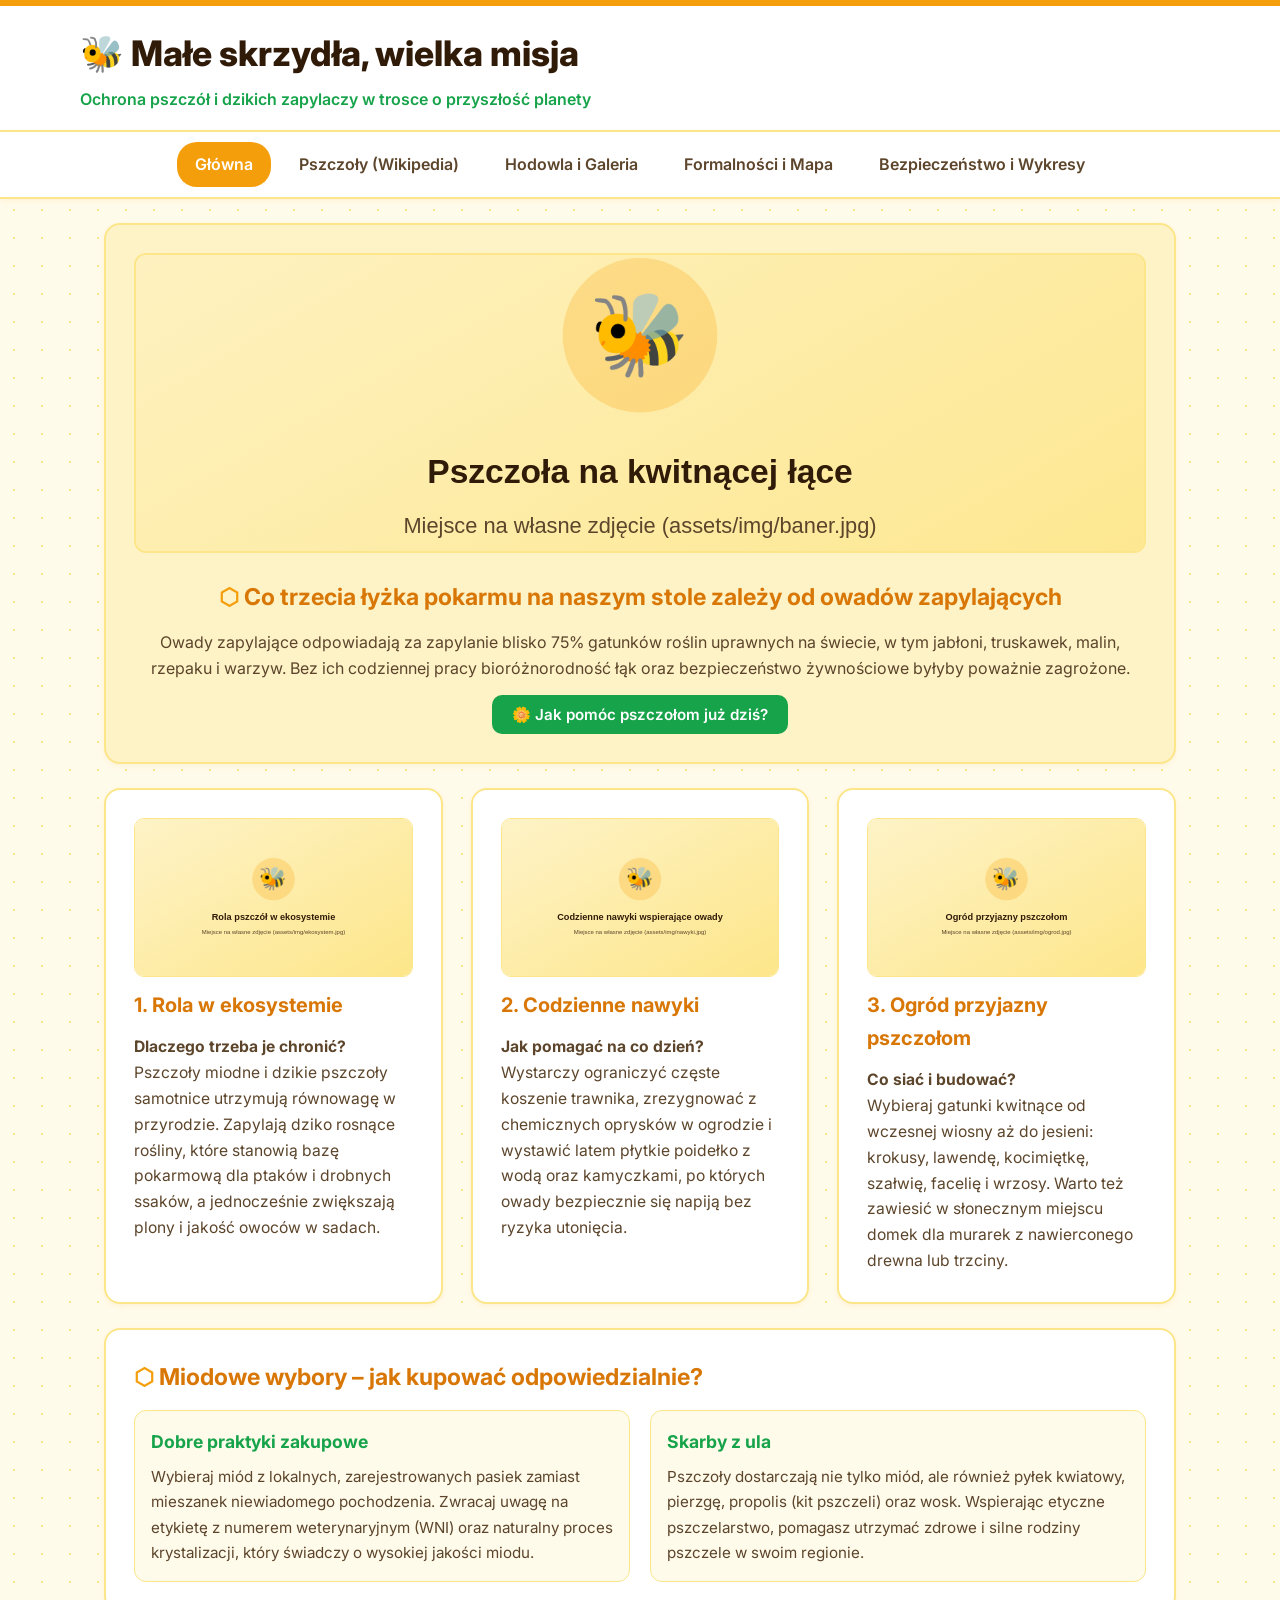
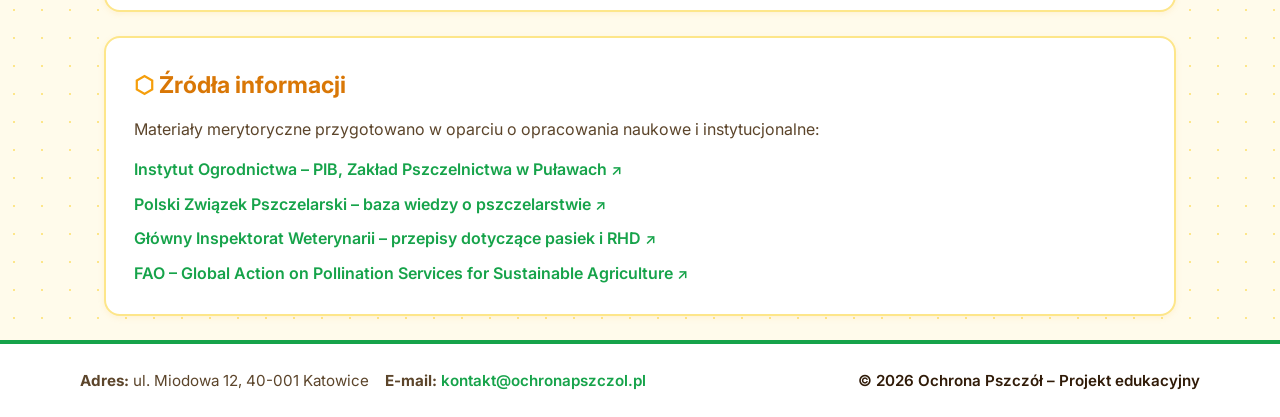
==== index.html @ 2b0b65a5 "Add files via upload" ====
<!DOCTYPE html>
<html lang="pl">
<head>
    <meta charset="UTF-8">
    <meta name="viewport" content="width=device-width, initial-scale=1.0">
    <meta name="author" content="Jakub Płuciennik">
    <meta name="description" content="Serwis edukacyjny o ochronie pszczół, zapylaczach, pasiekach i ekologii.">
    <meta name="keywords" content="ochrona pszczół, pszczoły, zapylacze, pasieka, ekologia, rośliny miododajne">
    <title>Ochrona Pszczół – Małe skrzydła, wielka misja</title>

    <link rel="preconnect" href="https://fonts.googleapis.com">
    <link rel="preconnect" href="https://fonts.gstatic.com" crossorigin>
    <link href="https://fonts.googleapis.com/css2?family=Inter:wght@400;600;700;800&display=swap" rel="stylesheet">
    <link rel="stylesheet" href="style.css">
</head>
<body>

    <header>
        <div class="content">
            <div class="brand">
                <a href="index.html" class="logo">🐝 Małe skrzydła, wielka misja</a>
                <p class="slogan">Ochrona pszczół i dzikich zapylaczy w trosce o przyszłość planety</p>
            </div>

            <button id="menu-toggle" aria-label="Otwórz lub zamknij menu">
                <span class="bar"></span>
                <span class="bar"></span>
                <span class="bar"></span>
            </button>
        </div>
    </header>

    <nav>
        <ul id="nav-list">
            <li><a href="index.html" class="nav-link active">Główna</a></li>
            <li><a href="site1.html" class="nav-link">Pszczoły (Wikipedia)</a></li>
            <li><a href="site2.html" class="nav-link">Hodowla i Galeria</a></li>
            <li><a href="site3.html" class="nav-link">Formalności i Mapa</a></li>
            <li><a href="site4.html" class="nav-link">Bezpieczeństwo i Wykresy</a></li>
        </ul>
    </nav>

    <div class="wrapper">
        <section class="card card-highlight">
            <img src="assets/img/baner.jpg" alt="Pszczoła na kwitnącej łące" class="baner-img">
            <h1 class="sekcja-tytul">Co trzecia łyżka pokarmu na naszym stole zależy od owadów zapylających</h1>
            <p class="sekcja-opis">
                Owady zapylające odpowiadają za zapylanie blisko 75% gatunków roślin uprawnych na świecie, w tym jabłoni, truskawek, malin, rzepaku i warzyw. Bez ich codziennej pracy bioróżnorodność łąk oraz bezpieczeństwo żywnościowe byłyby poważnie zagrożone.
            </p>
            <button id="otworzModal" class="btn btn-eco">🌼 Jak pomóc pszczołom już dziś?</button>
        </section>

        <main class="kolumny">
            <section class="card kolumna">
                <img src="assets/img/ekosystem.jpg" alt="Rola pszczół w ekosystemie">
                <h2>1. Rola w ekosystemie</h2>
                <p>
                    <strong>Dlaczego trzeba je chronić?</strong><br>
                    Pszczoły miodne i dzikie pszczoły samotnice utrzymują równowagę w przyrodzie. Zapylają dziko rosnące rośliny, które stanowią bazę pokarmową dla ptaków i drobnych ssaków, a jednocześnie zwiększają plony i jakość owoców w sadach.
                </p>
            </section>

            <section class="card kolumna">
                <img src="assets/img/nawyki.jpg" alt="Codzienne nawyki wspierające owady">
                <h2>2. Codzienne nawyki</h2>
                <p>
                    <strong>Jak pomagać na co dzień?</strong><br>
                    Wystarczy ograniczyć częste koszenie trawnika, zrezygnować z chemicznych oprysków w ogrodzie i wystawić latem płytkie poidełko z wodą oraz kamyczkami, po których owady bezpiecznie się napiją bez ryzyka utonięcia.
                </p>
            </section>

            <section class="card kolumna">
                <img src="assets/img/ogrod.jpg" alt="Ogród przyjazny pszczołom">
                <h2>3. Ogród przyjazny pszczołom</h2>
                <p>
                    <strong>Co siać i budować?</strong><br>
                    Wybieraj gatunki kwitnące od wczesnej wiosny aż do jesieni: krokusy, lawendę, kocimiętkę, szałwię, facelię i wrzosy. Warto też zawiesić w słonecznym miejscu domek dla murarek z nawierconego drewna lub trzciny.
                </p>
            </section>
        </main>

        <section class="card">
            <h2 class="sekcja-tytul">Miodowe wybory – jak kupować odpowiedzialnie?</h2>
            <div class="flex-sekcje">
                <div>
                    <h3>Dobre praktyki zakupowe</h3>
                    <p>
                        Wybieraj miód z lokalnych, zarejestrowanych pasiek zamiast mieszanek niewiadomego pochodzenia. Zwracaj uwagę na etykietę z numerem weterynaryjnym (WNI) oraz naturalny proces krystalizacji, który świadczy o wysokiej jakości miodu.
                    </p>
                </div>
                <div>
                    <h3>Skarby z ula</h3>
                    <p>
                        Pszczoły dostarczają nie tylko miód, ale również pyłek kwiatowy, pierzgę, propolis (kit pszczeli) oraz wosk. Wspierając etyczne pszczelarstwo, pomagasz utrzymać zdrowe i silne rodziny pszczele w swoim regionie.
                    </p>
                </div>
            </div>
        </section>

        <section class="card">
            <h2 class="sekcja-tytul">Źródła informacji</h2>
            <p class="sekcja-opis">Materiały merytoryczne przygotowano w oparciu o opracowania naukowe i instytucjonalne:</p>
            <ul class="zrodla-lista">
                <li><a href="https://www.inhort.pl/" target="_blank" rel="noopener">Instytut Ogrodnictwa – PIB, Zakład Pszczelnictwa w Puławach</a></li>
                <li><a href="https://pzp.biz.pl/" target="_blank" rel="noopener">Polski Związek Pszczelarski – baza wiedzy o pszczelarstwie</a></li>
                <li><a href="https://www.wetgiw.gov.pl/" target="_blank" rel="noopener">Główny Inspektorat Weterynarii – przepisy dotyczące pasiek i RHD</a></li>
                <li><a href="https://www.fao.org/pollination/en/" target="_blank" rel="noopener">FAO – Global Action on Pollination Services for Sustainable Agriculture</a></li>
            </ul>
        </section>
    </div>

    <div id="modalOkno" class="modal-tlo" role="dialog" aria-modal="true" aria-labelledby="modalTytul">
        <div class="modal-okno">
            <button id="zamknijModal" class="modal-zamknij" aria-label="Zamknij okno">×</button>
            <h2 id="modalTytul" class="sekcja-tytul">5 prostych kroków dla pszczół</h2>
            <p class="sekcja-opis">Nawet mały balkon w mieście może stać się bezpieczną stołówką dla zapylaczy:</p>
            <ul>
                <li>Posadź w doniczkach lawendę, tymianek, miętę lub aksamitki.</li>
                <li>W upalne dni wystaw spodek z wodą i kamykami jako poidełko.</li>
                <li>Nie używaj chemicznych środków ochrony roślin w godzinach lotu owadów.</li>
                <li>Zostaw fragment niekoszonej trawy z koniczyną i mniszkiem.</li>
                <li>Kupuj miód bezpośrednio od lokalnych pszczelarzy.</li>
            </ul>
        </div>
    </div>

    <footer>
        <div class="footer-content">
            <ul class="footer-kontakt">
                <li><strong>Adres:</strong> ul. Miodowa 12, 40-001 Katowice</li>
                <li><strong>E-mail:</strong> <a href="mailto:kontakt@ochronapszczol.pl">kontakt@ochronapszczol.pl</a></li>
            </ul>
            <div class="copyright">© 2026 Ochrona Pszczół – Projekt edukacyjny</div>
        </div>
    </footer>

    <script src="script.js"></script>
</body>
</html>
---- style.css ----
/* reset css i zmienne kolorystyczne*/
:root {
    --bg-color: #fffbeb;
    --card-bg: #ffffff;
    --text-primary: #301b08;
    --text-secondary: #5c452b;
    --accent-color: #f59e0b;
    --accent-dark: #d97706;
    --accent-eco: #16a34a;
    --border-color: #fde68a;
    --soft-amber: #fef3c7;
    --shadow-sm: 0 2px 6px rgba(245, 158, 11, 0.1);
    --shadow-hover: 0 12px 22px -4px rgba(245, 158, 11, 0.22);
    --radius: 16px;
}

* {
    margin: 0;
    padding: 0;
    box-sizing: border-box;
}

body {
    font-family: 'Inter', 'Segoe UI', sans-serif;
    background-color: var(--bg-color);
    color: var(--text-primary);
    line-height: 1.65;
    min-height: 100vh;
    display: flex;
    flex-direction: column;
    background-image: radial-gradient(var(--border-color) 1px, transparent 1px);
    background-size: 28px 28px;
}

/* nagłowek */
header {
    background-color: var(--card-bg);
    border-top: 6px solid var(--accent-color);
    border-bottom: 2px solid var(--border-color);
    padding: 18px 24px;
}

header .content {
    max-width: 1120px;
    margin: 0 auto;
    display: flex;
    justify-content: space-between;
    align-items: center;
    gap: 16px;
}

.brand {
    display: flex;
    flex-direction: column;
    gap: 4px;
}

.logo {
    text-decoration: none;
    color: var(--text-primary);
    font-size: clamp(1.5rem, 3vw, 2.2rem);
    font-weight: 800;
    display: inline-flex;
    align-items: center;
    gap: 10px;
    transition: color 0.3s ease, transform 0.2s ease;
}

.logo:hover {
    color: var(--accent-dark);
    transform: translateX(3px);
}

.slogan {
    color: var(--accent-eco);
    font-size: 1rem;
    font-weight: 600;
}

/* hamburger menu i przyklejona nawigacja*/
nav {
    position: sticky;
    top: 0;
    z-index: 1000;
    background-color: rgba(255, 255, 255, 0.96);
    backdrop-filter: blur(6px);
    border-bottom: 2px solid var(--border-color);
    box-shadow: var(--shadow-sm);
    padding: 10px 24px;
}

nav ul {
    max-width: 1120px;
    margin: 0 auto;
    list-style: none;
    display: flex;
    justify-content: center;
    align-items: center;
    flex-wrap: wrap;
    gap: 10px;
}

.nav-link {
    position: relative;
    display: inline-block;
    padding: 9px 18px;
    color: var(--text-secondary);
    text-decoration: none;
    font-weight: 600;
    border-radius: 20px;
    transition: background-color 0.25s ease, color 0.25s ease, transform 0.2s ease;
}

/* Pseudoelement ::after (Ćwiczenie 6) – animowana linia pod linkiem */
.nav-link::after {
    content: "";
    position: absolute;
    left: 18px;
    right: 18px;
    bottom: 4px;
    height: 2px;
    background-color: var(--accent-eco);
    transform: scaleX(0);
    transition: transform 0.25s ease;
}

.nav-link:hover {
    background-color: var(--soft-amber);
    color: var(--text-primary);
    transform: translateY(-1px);
}

.nav-link:hover::after {
    transform: scaleX(1);
}

.nav-link.active {
    background-color: var(--accent-color);
    color: #ffffff;
}

.nav-link.active::after {
    display: none;
}

/* przycisk hamburgera ukryty na komputerze, widoczny na telefonie*/
#menu-toggle {
    display: none;
    background-color: var(--soft-amber);
    border: 2px solid var(--border-color);
    border-radius: 10px;
    padding: 9px 11px;
    cursor: pointer;
    flex-direction: column;
    gap: 5px;
    transition: background-color 0.25s ease, transform 0.25s ease, border-color 0.25s ease;
}

#menu-toggle:hover {
    background-color: var(--accent-color);
    border-color: var(--accent-dark);
    transform: scale(1.06);
}

#menu-toggle:active {
    transform: scale(0.95);
}

#menu-toggle .bar {
    width: 24px;
    height: 3px;
    background-color: var(--text-primary);
    border-radius: 2px;
    transition: transform 0.3s ease, opacity 0.3s ease;
}

#menu-toggle.active .bar:nth-child(1) {
    transform: translateY(8px) rotate(45deg);
}

#menu-toggle.active .bar:nth-child(2) {
    opacity: 0;
}

#menu-toggle.active .bar:nth-child(3) {
    transform: translateY(-8px) rotate(-45deg);
}

/* flexbox z główną zawartością */
.wrapper {
    max-width: 1120px;
    width: 100%;
    margin: 0 auto;
    padding: 24px;
    display: flex;
    flex-direction: column;
    gap: 24px;
    flex: 1;
}

.card {
    background-color: var(--card-bg);
    border: 2px solid var(--border-color);
    border-radius: var(--radius);
    padding: 28px;
    box-shadow: var(--shadow-sm);
    transition: transform 0.3s ease, box-shadow 0.3s ease, border-color 0.3s ease;
}

.card:hover {
    box-shadow: var(--shadow-hover);
    border-color: var(--accent-color);
}

.card-highlight {
    background-color: var(--soft-amber);
    text-align: center;
}

/* ::before i punktator plaster miodu przed nagłówkami*/
.sekcja-tytul {
    color: var(--accent-dark);
    font-size: 1.45rem;
    margin-bottom: 12px;
}

.sekcja-tytul::before {
    content: "⬡ ";
    color: var(--accent-color);
}

.sekcja-opis {
    color: var(--text-secondary);
    margin-bottom: 14px;
}

/* Baner */
.baner-img {
    width: 100%;
    max-height: 300px;
    object-fit: cover;
    border-radius: 12px;
    margin-bottom: 18px;
    border: 2px solid var(--border-color);
    transition: transform 0.35s ease;
}

.baner-img:hover {
    transform: scale(1.01);
}

/* flexbox kolumny */
main.kolumny {
    display: flex;
    flex: 1;
    gap: clamp(16px, 2.4vw, 28px);
}

.kolumna {
    flex: 1;
    display: flex;
    flex-direction: column;
    gap: 12px;
}

.kolumna:hover {
    transform: translateY(-4px);
}

.kolumna h2 {
    font-size: 1.25rem;
    color: var(--accent-dark);
}

.kolumna p {
    color: var(--text-secondary);
    font-size: 0.98rem;
}

/* responsywne obrazy w kolumnach  */
.kolumna img {
    width: 100%;
    height: auto;
    border-radius: 10px;
    border: 1px solid var(--border-color);
    transition: transform 0.3s ease, filter 0.3s ease;
}

.kolumna img:hover {
    transform: scale(1.02);
    filter: brightness(1.03);
}

/* pomocnicze sekcje w wierszu - dwie lub cztery */
.flex-sekcje {
    display: flex;
    flex-wrap: wrap;
    gap: 20px;
    margin-top: 14px;
}

.flex-sekcje > div {
    flex: 1 1 240px;
    background-color: var(--bg-color);
    padding: 16px;
    border-radius: 12px;
    border: 1px solid var(--border-color);
}

.flex-sekcje h3 {
    color: var(--accent-eco);
    font-size: 1.1rem;
    margin-bottom: 8px;
}

.flex-sekcje p {
    color: var(--text-secondary);
    font-size: 0.95rem;
}

/* mikroanimacje, przyciski */
.btn {
    display: inline-flex;
    align-items: center;
    justify-content: center;
    gap: 6px;
    padding: 10px 20px;
    background-color: var(--accent-color);
    color: #ffffff;
    font-family: inherit;
    font-size: 0.95rem;
    font-weight: 600;
    border: none;
    border-radius: 10px;
    cursor: pointer;
    transition: background-color 0.25s ease, transform 0.2s ease, box-shadow 0.25s ease;
}

.btn:hover {
    background-color: var(--accent-dark);
    transform: translateY(-2px);
    box-shadow: 0 6px 14px rgba(217, 119, 6, 0.28);
}

.btn:active {
    transform: translateY(0) scale(0.97);
}

.btn-eco {
    background-color: var(--accent-eco);
}

.btn-eco:hover {
    background-color: #15803d;
    box-shadow: 0 6px 14px rgba(22, 163, 74, 0.28);
}

.przyciski-wiersz {
    display: flex;
    flex-wrap: wrap;
    gap: 12px;
    margin-top: 14px;
}

/* okno modalne */
.modal-tlo {
    position: fixed;
    inset: 0;
    background-color: rgba(48, 27, 8, 0.65);
    display: none;
    justify-content: center;
    align-items: center;
    padding: 20px;
    z-index: 2000;
}

.modal-tlo.otwarty {
    display: flex;
    animation: modalWejscie 0.25s ease;
}

@keyframes modalWejscie {
    from {
        opacity: 0;
        transform: scale(0.96);
    }
    to {
        opacity: 1;
        transform: scale(1);
    }
}

.modal-okno {
    background-color: var(--card-bg);
    border: 3px solid var(--accent-color);
    border-radius: var(--radius);
    max-width: 540px;
    width: 100%;
    padding: 28px;
    position: relative;
    box-shadow: 0 20px 40px rgba(0, 0, 0, 0.25);
}

.modal-zamknij {
    position: absolute;
    top: 14px;
    right: 16px;
    background: var(--soft-amber);
    border: 1px solid var(--border-color);
    border-radius: 8px;
    width: 34px;
    height: 34px;
    font-size: 1.3rem;
    font-weight: 700;
    color: var(--text-primary);
    cursor: pointer;
    transition: background-color 0.2s ease, transform 0.2s ease;
}

.modal-zamknij:hover {
    background-color: var(--accent-color);
    color: #ffffff;
    transform: rotate(90deg);
}

.modal-okno ul {
    margin: 14px 0 0 20px;
    color: var(--text-secondary);
}

.modal-okno li {
    margin-bottom: 6px;
}

/* pseudoelementy, przewijana lista*/
.przewijana-lista {
    max-height: 230px;
    overflow: hidden;
    border: 2px solid var(--border-color);
    border-radius: 12px;
    background-color: var(--bg-color);
    padding: 12px;
    list-style: none;
    scroll-behavior: smooth;
}

.przewijana-lista li {
    padding: 10px 12px;
    border-bottom: 1px dashed var(--border-color);
    color: var(--text-primary);
    transition: background-color 0.2s ease, padding-left 0.2s ease;
}

.przewijana-lista li:last-child {
    border-bottom: none;
}

.przewijana-lista li:hover {
    background-color: var(--soft-amber);
    padding-left: 18px;
}

/* Pseudoelement ::before*/
.przewijana-lista li::before,
.lista-faktow li::before {
    content: "🐝 ";
}

.lista-faktow {
    list-style: none;
    color: var(--text-secondary);
    display: flex;
    flex-direction: column;
    gap: 10px;
    text-align: left;
    max-width: 820px;
    margin: 0 auto;
}

/* Lista źródeł z pseudoelementem ::after */
.zrodla-lista {
    list-style: none;
    display: flex;
    flex-direction: column;
    gap: 8px;
    margin-top: 10px;
}

.zrodla-lista a {
    color: var(--accent-eco);
    font-weight: 600;
    text-decoration: none;
    transition: color 0.2s ease;
}

.zrodla-lista a:hover {
    color: var(--accent-dark);
    text-decoration: underline;
}

.zrodla-lista a::after {
    content: " ↗";
    font-size: 0.9em;
}

/*    @keyframes I JS, galeria zdjęć z animacją*/
.galeria-okno {
    width: 100%;
    height: 270px;
    overflow: hidden;
    border-radius: 12px;
    border: 2px solid var(--border-color);
    background-color: var(--bg-color);
    padding: 14px;
    scroll-behavior: smooth;
}

.galeria-pasek {
    display: flex;
    gap: 16px;
    height: 100%;
    width: max-content;
}

.galeria-pasek.animacja-ruch {
    animation: przesuwajGalerie 22s linear infinite alternate;
}

.galeria-okno:hover .galeria-pasek.animacja-ruch {
    animation-play-state: paused;
}

@keyframes przesuwajGalerie {
    0% {
        transform: translateX(0);
    }
    100% {
        transform: translateX(-45%);
    }
}

.galeria-slajd {
    width: 280px;
    height: 100%;
    flex-shrink: 0;
    background-color: var(--card-bg);
    border: 1px solid var(--border-color);
    border-radius: 10px;
    overflow: hidden;
    display: flex;
    flex-direction: column;
    transition: transform 0.3s ease, border-color 0.3s ease;
}

.galeria-slajd:hover {
    transform: translateY(-4px);
    border-color: var(--accent-color);
}

.galeria-slajd img {
    width: 100%;
    height: 185px;
    object-fit: cover;
    display: block;
}

.galeria-slajd figcaption {
    padding: 8px 10px;
    font-size: 0.88rem;
    font-weight: 600;
    color: var(--text-primary);
    text-align: center;
}

/* json, pogoda, leaflet */
.pasieki-uklad {
    display: flex;
    gap: 24px;
    align-items: flex-start;
}

.pasieki-lista-kolumna {
    flex: 1;
}

.pasieki-szczegoly-kolumna {
    flex: 1.35;
}

#listaPasiek {
    list-style: none;
    display: flex;
    flex-direction: column;
    gap: 8px;
}

#listaPasiek li {
    padding: 12px 16px;
    border: 1px solid var(--border-color);
    border-radius: 10px;
    background-color: var(--bg-color);
    color: var(--text-primary);
    font-weight: 500;
    cursor: pointer;
    transition: background-color 0.25s ease, color 0.25s ease, transform 0.2s ease;
}

#listaPasiek li:hover {
    background-color: var(--soft-amber);
    border-color: var(--accent-color);
    transform: translateX(4px);
}

#listaPasiek li.wybrany {
    background-color: var(--accent-eco);
    color: #ffffff;
    border-color: var(--accent-eco);
    font-weight: 600;
}

.pogoda-box {
    background-color: var(--bg-color);
    border: 1px solid var(--border-color);
    border-radius: 12px;
    padding: 20px;
}

.pogoda-box h3 {
    color: var(--text-primary);
    font-size: 1.25rem;
    margin-bottom: 8px;
}

.pogoda-box h4 {
    color: var(--accent-dark);
    margin: 12px 0 8px;
}

.pogoda-box p {
    margin-bottom: 6px;
    color: var(--text-secondary);
}

.pogoda-box table {
    width: 100%;
    border-collapse: collapse;
    margin-top: 10px;
    background-color: #ffffff;
    border-radius: 8px;
    overflow: hidden;
}

.pogoda-box th,
.pogoda-box td {
    border: 1px solid var(--border-color);
    padding: 8px 10px;
    text-align: left;
    font-size: 0.9rem;
}

.pogoda-box th {
    background-color: var(--soft-amber);
    color: var(--text-primary);
}

#mapa {
    width: 100%;
    height: 400px;
    border-radius: 12px;
    border: 2px solid var(--border-color);
    margin-top: 14px;
    z-index: 1;
}

/* wykresy chart.js */
.wykresy-kontener {
    display: flex;
    gap: 24px;
    flex-wrap: wrap;
}

.wykres-box {
    flex: 1 1 420px;
    background-color: var(--bg-color);
    border: 1px solid var(--border-color);
    border-radius: 12px;
    padding: 18px;
}

.wykres-box h3 {
    color: var(--text-primary);
    font-size: 1.1rem;
    margin-bottom: 12px;
    text-align: center;
}

.wykres-box canvas {
    width: 100% !important;
    max-height: 320px;
}

/* stopka */
footer {
    background-color: var(--card-bg);
    border-top: 4px solid var(--accent-eco);
    padding: 24px;
    color: var(--text-secondary);
    font-size: 0.95rem;
}

.footer-content {
    max-width: 1120px;
    margin: 0 auto;
    display: flex;
    justify-content: space-between;
    align-items: center;
    flex-wrap: wrap;
    gap: 16px;
}

.footer-kontakt {
    list-style: none;
    display: flex;
    flex-wrap: wrap;
    gap: 16px;
}

.footer-kontakt a {
    color: var(--accent-eco);
    text-decoration: none;
    font-weight: 600;
}

.footer-kontakt a:hover {
    text-decoration: underline;
}

.copyright {
    font-weight: 600;
    color: var(--text-primary);
}

/* responsywność na telef */
@media (max-width: 768px) {
    .wrapper {
        padding: 16px;
    }

    .card {
        padding: 20px;
    }

    #menu-toggle {
        display: flex;
    }

    nav {
        padding: 0;
        border-bottom: none;
    }

    nav ul {
        display: none;
        flex-direction: column;
        align-items: stretch;
        padding: 12px 16px;
        border-bottom: 2px solid var(--border-color);
    }

    nav ul.active {
        display: flex;
    }

    .nav-link {
        text-align: center;
        width: 100%;
    }

    main.kolumny,
    .pasieki-uklad,
    .footer-content {
        flex-direction: column;
    }

    .pasieki-lista-kolumna,
    .pasieki-szczegoly-kolumna {
        width: 100%;
    }
}
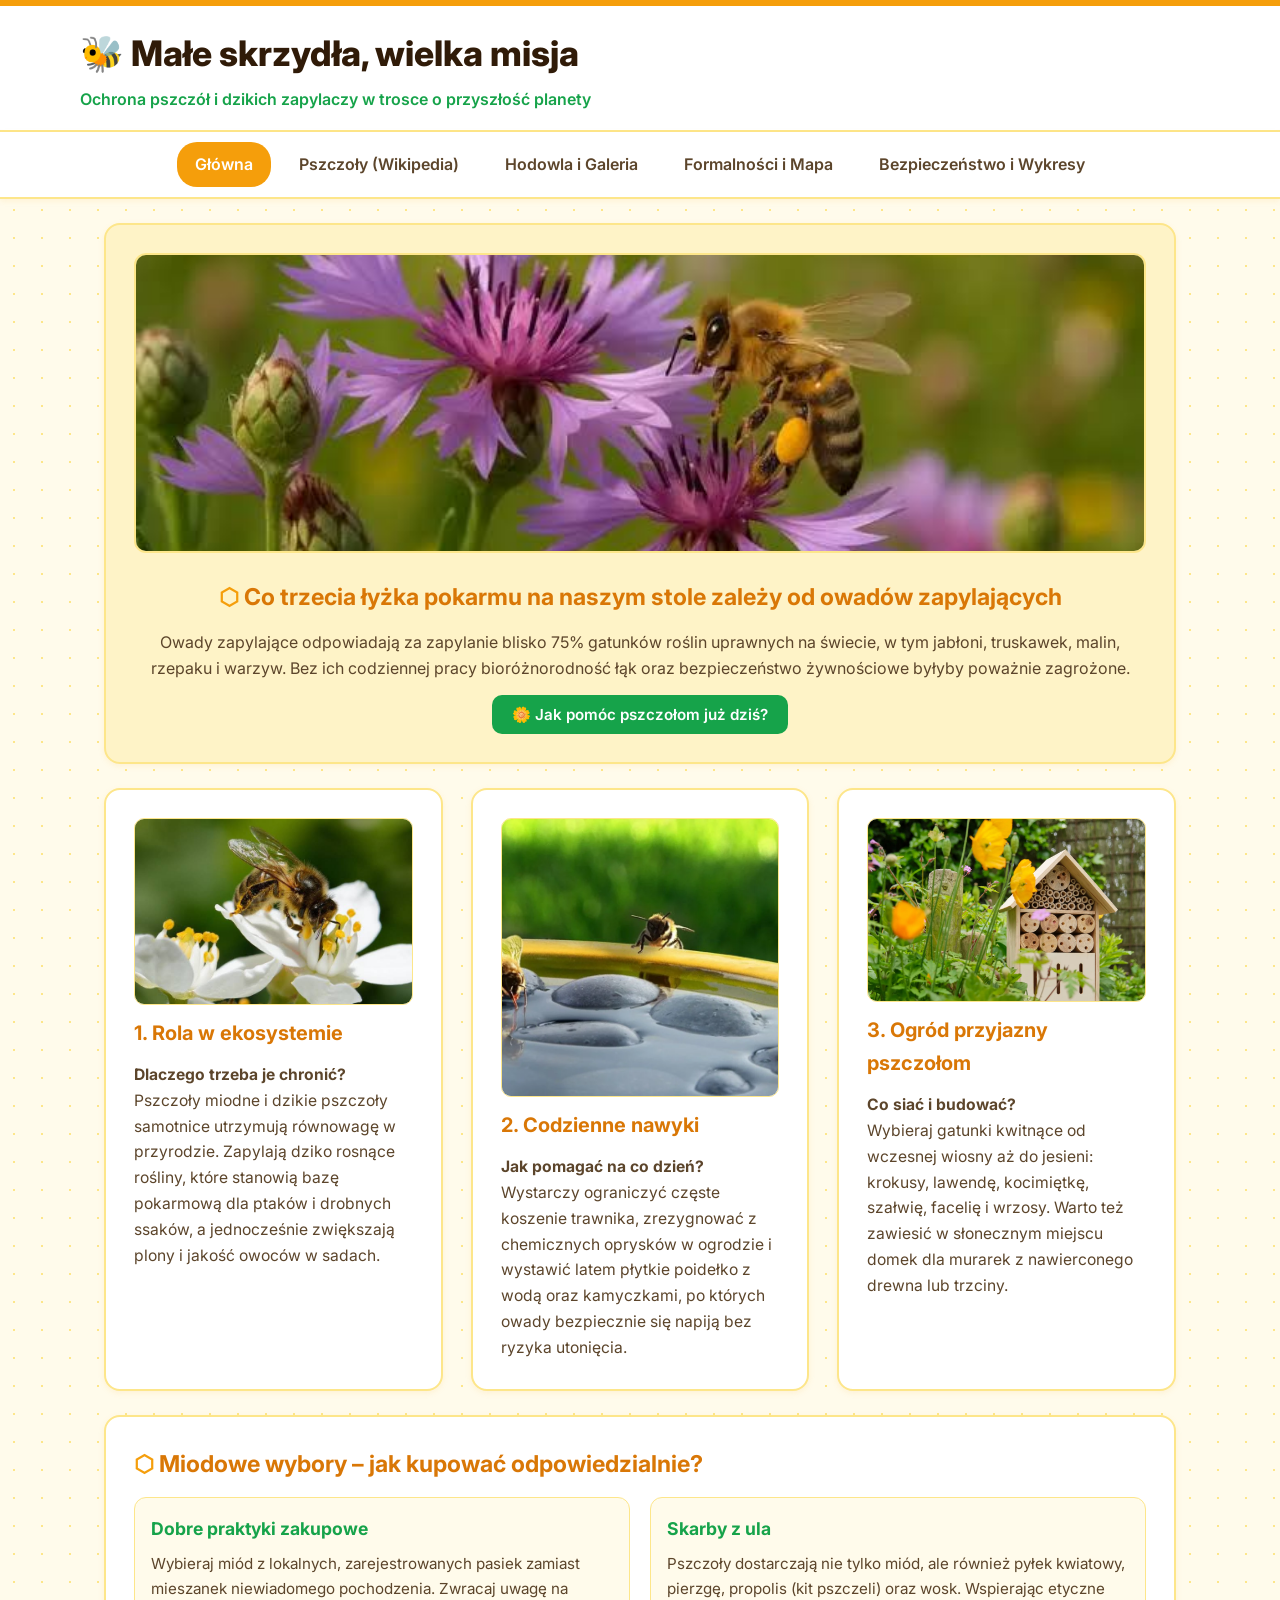
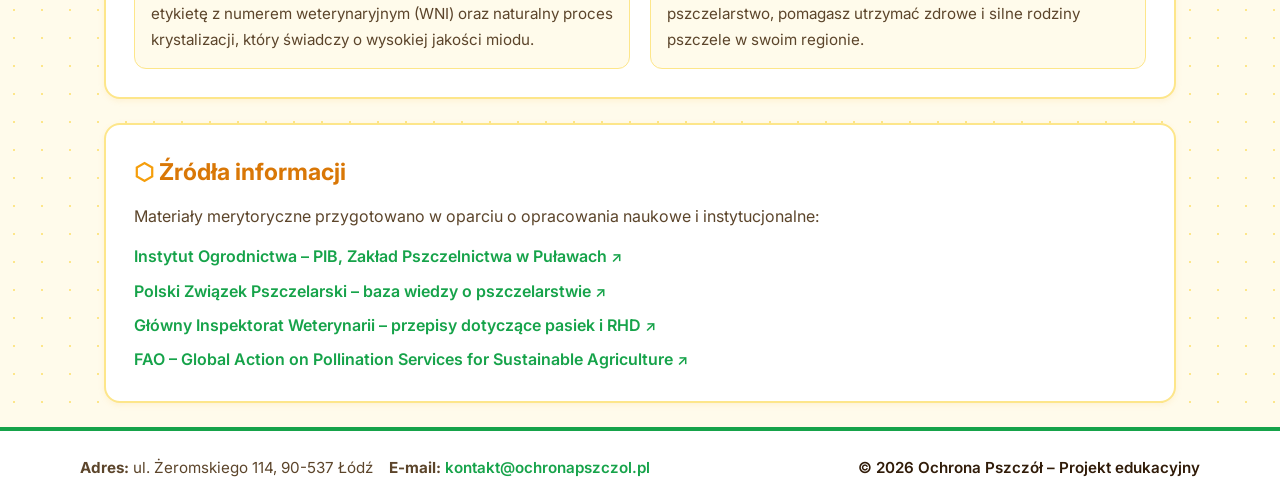
==== commit e19dbc33: "." ====
--- a/index.html
+++ b/index.html
@@ -127,7 +127,7 @@
     <footer>
         <div class="footer-content">
             <ul class="footer-kontakt">
-                <li><strong>Adres:</strong> ul. Miodowa 12, 40-001 Katowice</li>
+                <li><strong>Adres:</strong> ul. Żeromskiego 114, 90-537 Łódź</li>
                 <li><strong>E-mail:</strong> <a href="mailto:kontakt@ochronapszczol.pl">kontakt@ochronapszczol.pl</a></li>
             </ul>
             <div class="copyright">© 2026 Ochrona Pszczół – Projekt edukacyjny</div>
@@ -136,4 +136,4 @@
 
     <script src="script.js"></script>
 </body>
-</html>+</html>
